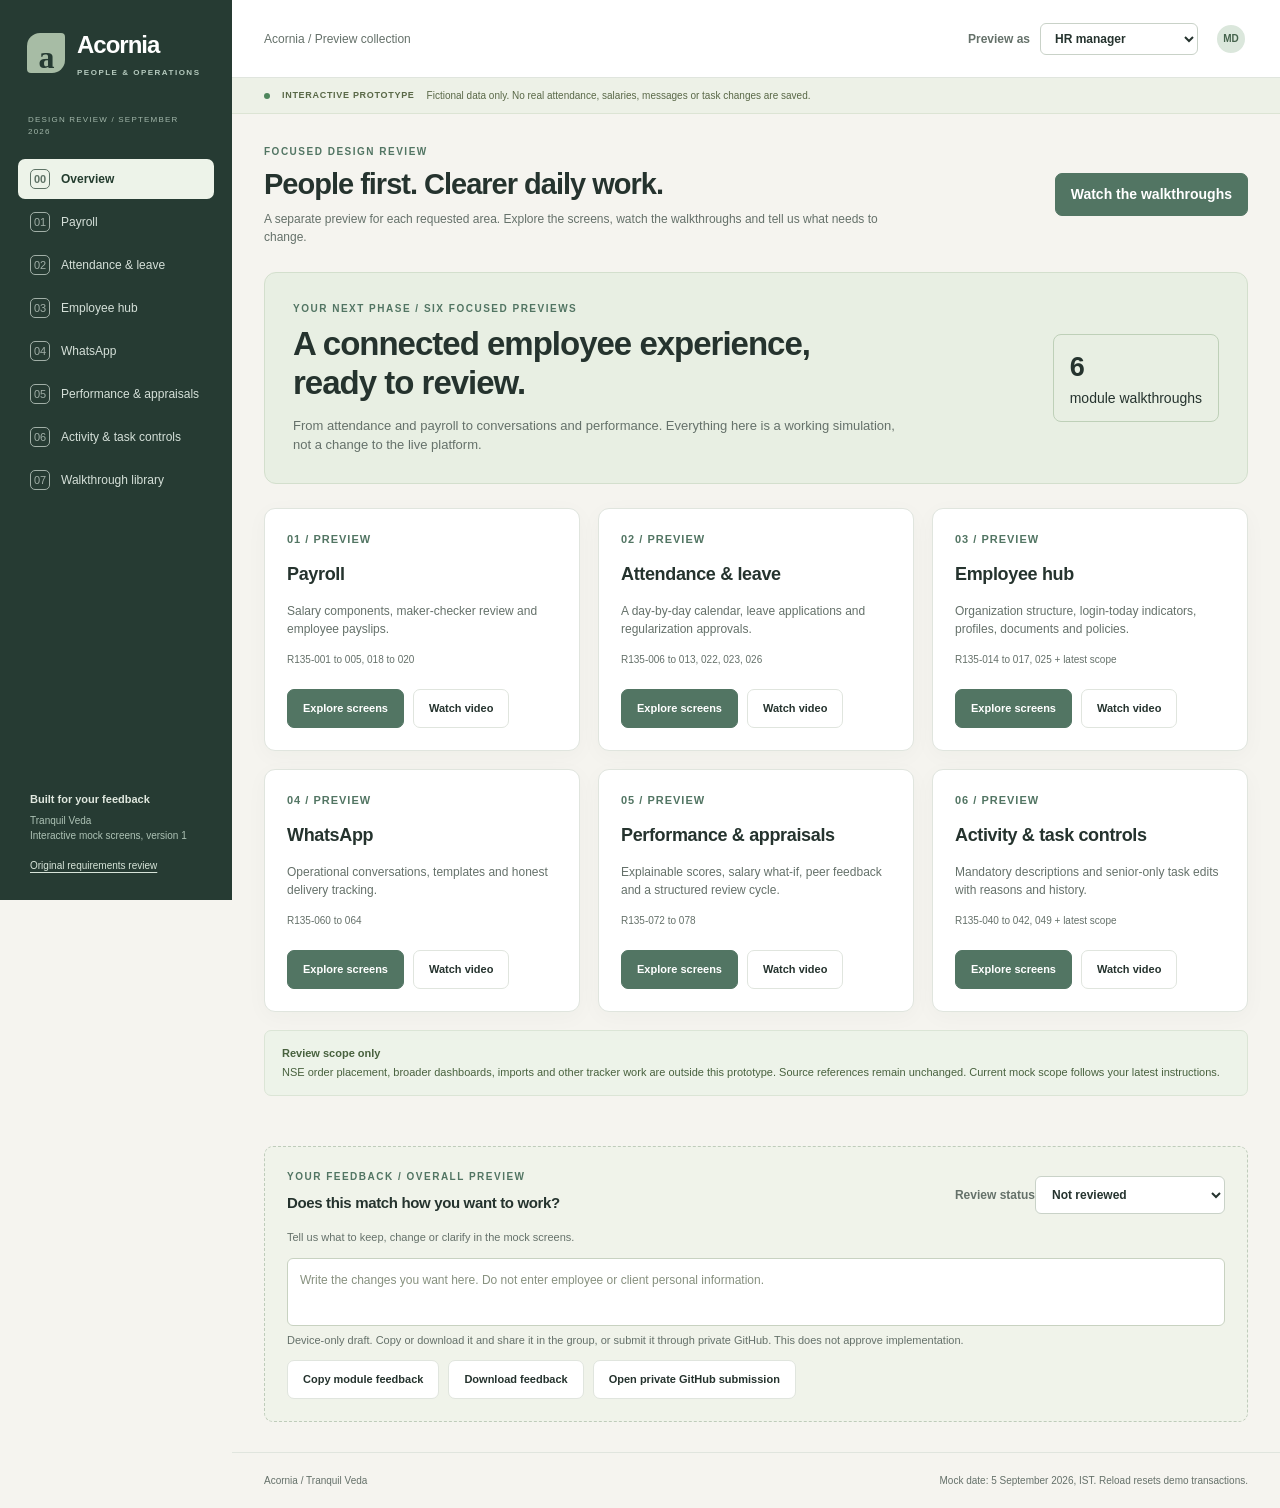
==== mocks/index.html @ e61cf962 "Publish six people and operations mock modules with walkthroughs" ====
<!doctype html>
<html lang="en">
<head>
  <meta charset="utf-8"><meta name="viewport" content="width=device-width,initial-scale=1">
  <meta name="robots" content="noindex,nofollow"><meta name="referrer" content="no-referrer">
  <title>Acornia | People and operations preview</title>
  <link rel="stylesheet" href="style.css"><script type="module" src="app.js"></script>
</head>
<body>
  <a href="#main" class="skip">Skip to screen</a>
  <aside class="sidebar">
    <a class="brand" href="#home"><span class="brand-mark">a</span><span>Acornia<small>PEOPLE & OPERATIONS</small></span></a>
    <div class="workspace-label">DESIGN REVIEW / SEPTEMBER 2026</div>
    <nav aria-label="Prototype screens" id="nav"></nav>
    <div class="sidebar-foot"><strong>Built for your feedback</strong><p>Tranquil Veda<br>Interactive mock screens, version 1</p><a href="../" target="_blank" rel="noopener">Original requirements review</a></div>
  </aside>
  <div class="app-shell">
    <header class="topbar"><span id="breadcrumb">Design review</span><div class="topbar-tools"><label>Preview as<select id="role"><option value="hr">HR manager</option><option value="employee">Employee</option><option value="senior">Senior approver</option></select></label><span class="avatar small" id="role-avatar">MD</span></div></header>
    <div class="demo-strip"><span class="dot"></span><strong>INTERACTIVE PROTOTYPE</strong><span>Fictional data only. No real attendance, salaries, messages or task changes are saved.</span></div>
    <main id="main" tabindex="-1"></main>
    <section id="feedback" class="feedback" aria-labelledby="feedback-title"></section>
    <footer>Acornia / Tranquil Veda <span>Mock date: 5 September 2026, IST. Reload resets demo transactions.</span></footer>
  </div>
  <div id="toast" role="status" aria-live="polite" hidden></div>
  <dialog id="dialog" aria-labelledby="dialog-title"><div id="dialog-content"></div><button class="dialog-close" type="button" data-action="close" aria-label="Close dialog">Close</button></dialog>
  <div id="caption" class="caption" aria-live="polite" hidden></div>
</body>
</html>
---- mocks/style.css ----
:root{--bg:#f5f4ef;--paper:#fff;--ink:#25332e;--muted:#65716a;--line:#e0e5de;--sage:#527563;--pale:#edf3ed;--purple:#6961a6;--lav:#f0eef9;--amber:#866320;--sand:#fff5de;--red:#a4413c;--sidebar:#263b33;--shadow:0 5px 22px #29372e08;font:14px/1.5 Inter,-apple-system,BlinkMacSystemFont,"Segoe UI",sans-serif;color:var(--ink);color-scheme:light}
*{box-sizing:border-box;min-width:0}body{margin:0;background:var(--bg)}button,input,select,textarea{font:inherit}button,a,input,select,textarea,summary,[contenteditable]{-webkit-tap-highlight-color:transparent}a{color:var(--sage);text-underline-offset:3px}button,.button{display:inline-flex;align-items:center;justify-content:center;gap:8px;padding:10px 15px;border:1px solid var(--line);border-radius:7px;background:white;color:var(--ink);font-weight:600;cursor:pointer;text-decoration:none;white-space:normal}button:hover,.button:hover{background:var(--pale);border-color:#9db29f}button:disabled{opacity:.48;cursor:not-allowed}.primary{background:var(--sage);color:white;border-color:var(--sage)}.primary:hover{background:#3c5d4c;color:white}.quiet{background:transparent}.danger{color:var(--red)}:focus-visible{outline:3px solid #9982d0;outline-offset:3px}input,select,textarea{border:1px solid #c9d2c8;border-radius:6px;padding:10px 12px;background:white;color:var(--ink);width:100%}input[type=range]{padding:0;accent-color:var(--sage)}textarea{min-height:95px;resize:vertical}label{display:block;font-size:12px;font-weight:600;color:var(--muted)}label input,label select,label textarea{margin-top:6px}.skip{position:fixed;top:-100px;z-index:100;background:white;padding:15px}.skip:focus{top:0}h1,h2,h3,p{margin:0}h1{font-size:29px;letter-spacing:-1px;font-weight:650;line-height:1.2}h2{font-size:18px;font-weight:650;letter-spacing:-.35px}h3{font-size:15px;font-weight:650}p{color:var(--muted)}small{font-size:11px}.muted{color:var(--muted)}.eyebrow{font-size:10px;letter-spacing:1.5px;font-weight:700;color:var(--sage);text-transform:uppercase;margin-bottom:8px}.sidebar{position:fixed;inset:0 auto 0 0;width:232px;background:var(--sidebar);color:#e0e8df;padding:27px 18px;display:flex;flex-direction:column;overflow:auto;z-index:20}.brand{color:white;text-decoration:none;display:flex;gap:12px;align-items:center;font-size:24px;font-weight:650;letter-spacing:-1px;margin:0 9px 35px}.brand small{display:block;font-size:8px;letter-spacing:1.5px;color:#b6cbbf;margin-top:4px}.brand-mark{display:grid;place-items:center;width:38px;height:40px;background:#a7bca5;color:#263b33;border-radius:13px 4px 13px 4px;font-family:Georgia,serif;font-size:32px}.workspace-label{font-size:8px;letter-spacing:1.2px;color:#a2b7aa;margin:0 10px 18px}.nav-group{font-size:9px;text-transform:uppercase;letter-spacing:1.3px;color:#a7bdb0;margin:22px 12px 8px}nav a{display:flex;align-items:center;gap:11px;text-decoration:none;color:#d5e0d9;padding:10px 12px;border-radius:7px;margin:3px 0;font-size:12px}nav a.active{background:#edf3e9;color:#233c2e;font-weight:650}nav a:hover{background:#ffffff13}nav a.active:hover{background:#edf3e9}.nav-icon{width:20px;height:20px;display:inline-flex;align-items:center;justify-content:center;font-size:11px;border:1px solid currentColor;border-radius:5px;opacity:.7}.sidebar-foot{margin-top:auto;padding:35px 12px 0;font-size:11px}.sidebar-foot p{color:#adc2b5;font-size:10px;margin:5px 0 14px}.sidebar-foot a{font-size:10px;color:#d7e4d9}.app-shell{margin-left:232px}.topbar{height:78px;background:#fff;display:flex;justify-content:space-between;align-items:center;padding:0 32px;border-bottom:1px solid var(--line);font-size:12px;color:var(--muted)}.topbar-tools{display:flex;align-items:center;gap:16px}.topbar label{display:flex;align-items:center;gap:10px}.topbar select{width:158px;margin:0;padding:7px 10px;font-size:12px}.avatar{height:45px;width:45px;flex:0 0 auto;display:grid;place-items:center;border-radius:50%;background:#dbe7dc;color:#45634c;font-weight:650;font-size:13px;border:3px solid white}.avatar.lilac{background:#e9e4f5;color:#6d60a2}.avatar.sand{background:#f3e6cf;color:#95713b}.avatar.small{height:34px;width:34px;font-size:10px}.avatar.large{width:72px;height:72px;font-size:22px}.demo-strip{padding:10px 32px;background:#edf1e7;font-size:10px;display:flex;gap:12px;align-items:center;color:#596847;border-bottom:1px solid #dce4d4}.demo-strip strong{font-size:9px;letter-spacing:.7px}.dot{display:inline-block;width:6px;height:6px;border-radius:50%;background:#4e865c;flex-shrink:0}main{padding:30px 32px 10px;max-width:1550px;margin:auto}.page-head{display:flex;justify-content:space-between;align-items:center;gap:20px;margin-bottom:26px}.page-head p{margin-top:8px;font-size:12px;max-width:650px}.actions{display:flex;align-items:center;gap:9px;flex-wrap:wrap}.tabs{display:flex;gap:8px;flex-wrap:wrap;margin-bottom:22px;border-bottom:1px solid var(--line);padding-bottom:12px}.tabs a{padding:8px 13px;border-radius:6px;color:var(--muted);text-decoration:none;font-size:12px}.tabs a.active{background:var(--sage);color:white}.grid{display:grid;gap:18px}.cols-2{grid-template-columns:repeat(2,minmax(0,1fr))}.cols-3{grid-template-columns:repeat(3,minmax(0,1fr))}.cols-4{grid-template-columns:repeat(4,minmax(0,1fr))}.split{grid-template-columns:minmax(0,1.7fr) minmax(260px,1fr)}.card{border:1px solid var(--line);background:white;border-radius:11px;box-shadow:var(--shadow);padding:22px}.card-head{display:flex;justify-content:space-between;align-items:center;gap:12px;margin-bottom:20px}.card-head p{font-size:11px;margin-top:4px}.card-head button,.small-button{font-size:11px;padding:7px 10px}.stat{padding:20px 22px;position:relative}.stat-label{font-size:11px;color:var(--muted);display:block;margin-bottom:10px}.stat-value{font-size:28px;font-weight:650;letter-spacing:-1px;font-variant-numeric:tabular-nums}.stat small{display:block;margin-top:8px;color:var(--muted)}.stat.accent{background:#e8efe5;border-color:#d4dfd0}.stat.purple{background:#eeebf6;border-color:#e0dcef}.spacer{margin-top:20px}.badge{display:inline-flex;padding:4px 8px;background:var(--pale);color:#497553;border-radius:5px;font-size:10px;font-weight:600;white-space:nowrap}.badge.amber{background:var(--sand);color:var(--amber)}.badge.lilac{background:var(--lav);color:var(--purple)}.badge.red{background:#fbecea;color:var(--red)}.badge.gray{background:#f0f2ef;color:#68756c}.notice{padding:14px 17px;border:1px solid #dbe5d6;background:#edf3e9;color:#48613e;border-radius:7px;font-size:11px;margin:18px 0}.notice.amber{background:var(--sand);color:#795917;border-color:#efdfb8}.notice strong{display:block;margin-bottom:3px}.notice p{color:inherit}.notice a{color:inherit}.table-scroll{overflow:auto}table{width:100%;border-collapse:collapse;font-size:12px;text-align:left}th{font-size:9px;text-transform:uppercase;letter-spacing:.6px;color:var(--muted);font-weight:600;background:#f8f9f6;padding:11px 12px;border-block:1px solid var(--line)}td{padding:16px 12px;border-bottom:1px solid #edf0e9;vertical-align:middle}tr:last-child td{border-bottom:0}.person{display:flex;gap:10px;align-items:center}.person strong{display:block;font-size:12px}.person small{display:block;color:var(--muted);font-size:10px}.money{font-variant-numeric:tabular-nums;white-space:nowrap}.progress{height:7px;background:#e9eee7;border-radius:10px;overflow:hidden;margin:10px 0}.progress span{display:block;height:100%;background:var(--sage);border-radius:10px}.progress.purple span{background:var(--purple)}.stepper{display:flex;gap:8px;justify-content:space-between;margin:20px 0}.stepper div{flex:1;border-top:3px solid #dfe4dc;padding-top:9px;font-size:11px;color:var(--muted)}.stepper div.done{border-color:var(--sage);color:var(--sage)}.stepper strong{display:block;font-size:12px}.line{display:flex;justify-content:space-between;gap:16px;padding:9px 0;border-bottom:1px solid #eff1ec;font-size:12px}.line:last-child{border:0}.total{font-weight:700;font-size:16px;padding-top:16px}.pill-row{display:flex;flex-wrap:wrap;gap:7px}.subtle{font-size:11px;color:var(--muted);line-height:1.7}.form-grid{display:grid;grid-template-columns:repeat(2,minmax(0,1fr));gap:16px}.full{grid-column:1/-1}.error{color:var(--red);font-size:11px;padding:9px 0;min-height:20px}.section-label{font-size:10px;letter-spacing:1px;color:var(--muted);text-transform:uppercase;margin-bottom:12px}.calendar-toolbar{display:flex;gap:12px;align-items:center;justify-content:space-between;margin-bottom:20px}.calendar-toolbar h2{font-size:18px}.calendar{display:grid;grid-template-columns:repeat(7,minmax(0,1fr));border-left:1px solid var(--line)}.weekday{font-size:9px;letter-spacing:.5px;padding:10px;text-align:center;border-bottom:1px solid var(--line)}.day{height:79px;background:white;border-radius:0;border:0;border-right:1px solid var(--line);border-bottom:1px solid var(--line);padding:9px 7px;display:flex;align-items:flex-start;justify-content:flex-start;flex-direction:column;gap:9px;font-size:11px;font-weight:500}.day span{font-size:8px;font-weight:600;padding:2px 4px;border-radius:3px;white-space:nowrap}.day .present{background:#eaf2e7;color:#4c784c}.day .leave{background:#eeeaf9;color:#7363a6}.day .pending{background:#fff2d5;color:#926d1a}.day .weekend{color:#8b9189}.day.today{background:#eef4eb;border-top:2px solid var(--sage)}.day.selected{outline:2px solid var(--sage);outline-offset:-2px}.day.blank{background:#fafbf8;pointer-events:none}.legend{display:flex;gap:16px;flex-wrap:wrap;margin-top:14px;font-size:10px;color:var(--muted)}.legend i{display:inline-block;height:7px;width:7px;border-radius:2px;margin-right:5px}.request{padding:16px 0;border-bottom:1px solid var(--line)}.request:last-child{border:0}.request .actions{margin-top:14px}.request p{font-size:12px;margin:9px 0}.org-leader{max-width:290px;margin:0 auto 30px;text-align:center}.org-leader .avatar{margin:0 auto 10px}.org-leader:after{content:"";display:block;height:28px;border-left:1px solid #b8c9b8;position:absolute;left:50%;margin-top:22px}.org-tree{position:relative}.org-team{border-top:2px solid #cad8c8;padding-top:18px}.org-team h3{margin-bottom:14px;color:var(--muted);font-size:11px;text-transform:uppercase;letter-spacing:.7px}.person-card{padding:15px;border:1px solid var(--line);border-radius:8px;margin-bottom:10px;background:#fff}.person-card a{text-decoration:none;color:var(--ink)}.presence{font-size:10px;margin-top:10px;color:var(--sage);display:flex;gap:6px;align-items:center}.presence.off{color:#7a7f79}.presence.off .dot{background:#aaaea7}.profile-top{display:flex;gap:18px;align-items:center}.profile-meta{display:flex;gap:16px;margin-top:9px;font-size:11px;color:var(--muted);flex-wrap:wrap}.document{padding:15px 0;display:flex;gap:11px;align-items:center;border-bottom:1px solid var(--line)}.document:last-child{border:0}.file-icon{display:grid;place-items:center;width:35px;height:42px;background:#f1eef9;border-radius:5px;font-size:9px;font-weight:700;color:var(--purple)}.document .file-copy{flex:1}.document strong{display:block;font-size:12px}.document small{color:var(--muted);font-size:10px}.document button{padding:6px 10px;font-size:10px}.policy{position:relative;display:flex;flex-direction:column;gap:15px}.policy .actions{margin-top:auto}.policy p{font-size:12px}.policy .file-icon{width:45px;height:52px}.chat-layout{display:grid;grid-template-columns:235px minmax(0,1fr);gap:0;padding:0;overflow:hidden}.inbox{border-right:1px solid var(--line);background:#fafbf8;padding:16px}.conversation{display:block;text-align:left;padding:15px 11px;width:100%;margin:8px 0;background:white}.conversation.active{border-color:#87a387;background:var(--pale)}.conversation strong{display:block;font-size:12px}.conversation small{display:block;font-weight:400;margin-top:5px;color:var(--muted)}.chat-main{padding:22px}.chat-bubbles{min-height:170px;background:#f6f5ef;padding:18px;border-radius:8px;margin:16px 0}.bubble{padding:13px 16px;border-radius:9px;background:white;max-width:85%;font-size:12px;margin-bottom:12px;box-shadow:var(--shadow)}.bubble.out{background:#e4eede;margin-left:auto}.bubble small{display:block;margin-top:7px;font-size:9px;color:var(--muted)}.chat-compose{display:flex;gap:8px;align-items:flex-end}.chat-compose label{flex:1}.chat-compose textarea{min-height:67px}.score-ring{width:139px;height:139px;border:10px solid #dde8d9;border-top-color:var(--sage);border-right-color:var(--sage);border-bottom-color:var(--sage);border-radius:50%;display:flex;align-items:center;justify-content:center;flex-direction:column;margin:12px auto}.score-ring strong{font-size:33px;line-height:1.2;letter-spacing:-1px}.score-ring span{font-size:10px;color:var(--muted)}.metric{margin:16px 0}.metric .line{border:0;padding:0}.metric small{font-size:10px;color:var(--muted)}.score-config{display:grid;gap:12px}.score-config label{display:flex;align-items:center;justify-content:space-between}.score-config input{width:75px;margin:0}.appraisal-section{padding:18px 0;border-bottom:1px solid var(--line)}.appraisal-section h3{margin-bottom:12px}.reviewer{display:flex;gap:12px;align-items:center;margin-bottom:15px}.hero{padding:28px;background:#e8efe3;border:1px solid #d3dfcd;border-radius:12px;margin-bottom:24px;display:flex;align-items:center;justify-content:space-between;gap:30px}.hero h1{font-size:33px;max-width:550px}.hero p{font-size:13px;margin-top:13px;max-width:610px}.hero-label{padding:12px 16px;border:1px solid #bed0b8;border-radius:8px;min-width:110px}.hero-label strong{display:block;font-size:27px}.module-card{display:flex;flex-direction:column;gap:14px}.module-card .number{color:var(--sage);font-size:11px;font-weight:700;letter-spacing:1px}.module-card p{font-size:12px;flex:1}.module-card .actions{margin-top:8px}.module-card a{font-size:11px}.coverage{font-size:10px;color:var(--muted)}.video-frame{width:100%;background:#263b33;border-radius:10px;max-height:65vh}.video-list{display:flex;flex-wrap:wrap;gap:8px;margin-bottom:20px}.feedback{margin:22px 32px 30px;padding:22px;border:1px dashed #bfccbb;background:#f0f3ea;border-radius:9px;max-width:1486px}.feedback-top{display:flex;justify-content:space-between;align-items:center;gap:20px;margin-bottom:15px}.feedback h2{font-size:15px}.feedback p{font-size:11px;margin:6px 0 12px}.feedback select{width:190px;font-size:12px}.qfield{min-height:68px;background:white;border:1px solid #c8d2c1;border-radius:6px;padding:12px;font-size:12px;white-space:pre-wrap;overflow-wrap:anywhere}.qfield:empty:before{content:attr(data-placeholder);color:#87917f}.feedback .actions{margin-top:12px}.feedback .actions button,.feedback .actions a{font-size:11px}footer{padding:20px 32px;border-top:1px solid var(--line);font-size:10px;color:var(--muted);display:flex;justify-content:space-between;gap:20px}#toast{position:fixed;bottom:22px;right:24px;background:#263b33;color:white;border-radius:8px;padding:14px 20px;font-size:12px;box-shadow:0 8px 25px #0002;z-index:100;max-width:440px}dialog{border:1px solid var(--line);border-radius:12px;padding:28px;width:min(640px,94vw);max-height:85vh;box-shadow:0 20px 60px #0003}dialog::backdrop{background:#1a2a2259}dialog h2{padding-right:45px;margin-bottom:20px}.dialog-close{display:block;margin:22px 0 0 auto;font-size:12px}.sample-document{padding:24px;border:2px dashed #c8d4c3;text-align:center;background:#f7f8f3;margin:15px 0}.sample-document strong{display:block;margin-bottom:15px;letter-spacing:2px}.sample-document p{margin:12px 0}.caption{position:fixed;bottom:18px;left:calc(50% + 90px);transform:translateX(-50%);max-width:850px;width:75%;background:#22362feb;color:white;border-left:4px solid #c5d6a4;box-shadow:0 8px 30px #0002;padding:15px 22px;border-radius:8px;z-index:90;font-size:18px;text-align:center;pointer-events:none}.caption small{display:block;color:#cdd9c9;font-size:11px;margin-bottom:5px;letter-spacing:1px}.scenario-panel{border-left:3px solid var(--purple);background:var(--lav);padding:16px;border-radius:7px}.scenario-panel h3{color:var(--purple);margin-bottom:9px}.tag{font-size:10px;padding:3px 7px;border-radius:3px;background:#f2f4ee;color:var(--muted)}.empty{text-align:center;padding:40px 20px;color:var(--muted)}[hidden]{display:none!important}
@media(min-width:1700px){.feedback{margin-left:auto;margin-right:auto}}
@media(max-width:1100px){.sidebar{width:200px;padding-inline:12px}.app-shell{margin-left:200px}main{padding:25px 22px 10px}.topbar{padding-inline:22px}.split{grid-template-columns:1fr}.cols-4{grid-template-columns:repeat(2,minmax(0,1fr))}.chat-layout{grid-template-columns:190px 1fr}.feedback{margin-inline:22px}.caption{left:calc(50% + 80px)}}
@media(max-width:760px){.sidebar{position:static;width:100%;padding:16px}.brand{margin:0 0 16px;font-size:20px}.brand-mark{height:33px;width:33px}.workspace-label,.sidebar-foot,.nav-group{display:none}nav{display:flex;overflow:auto;gap:6px}nav a{white-space:nowrap;flex-shrink:0;font-size:10px;padding:7px 9px}.nav-icon{display:none}.app-shell{margin:0}.topbar{height:64px;padding:0 16px}.topbar-tools .avatar{display:none}.topbar label{font-size:10px}.topbar select{width:133px;font-size:11px}.demo-strip{padding:9px 16px;flex-wrap:wrap;gap:5px 10px}main{padding:22px 16px 10px}.page-head{align-items:flex-start;flex-direction:column;gap:14px}.page-head h1{font-size:25px}.cols-2,.cols-3{grid-template-columns:1fr}.cols-4{gap:10px}.stat{padding:15px}.stat-value{font-size:23px}.card{padding:17px}.chat-layout{display:block;padding:0}.inbox{border-right:0;display:flex;gap:7px;overflow:auto}.inbox h3{display:none}.conversation{min-width:150px;width:auto;flex-shrink:0}.chat-main{padding:16px}.chat-compose{align-items:stretch;flex-direction:column}.day{height:65px;padding:7px 3px}.day span{font-size:7px}.weekday{font-size:8px;padding:7px 2px}.form-grid{grid-template-columns:1fr}.feedback{margin:15px 16px 24px;padding:17px}.feedback-top{align-items:flex-start;flex-direction:column;gap:9px}.hero{padding:22px;align-items:flex-start;flex-direction:column}.hero h1{font-size:28px}.hero-label{display:none}.org-leader:after{display:none}.org-leader{margin-bottom:15px}.profile-top{align-items:flex-start}.profile-meta{gap:7px}.tabs{gap:3px}.tabs a{font-size:11px;padding:7px 9px}footer{padding:18px 16px;flex-direction:column;gap:7px}.caption{left:50%;width:92%;font-size:14px}.document{flex-wrap:wrap}.table-scroll table{min-width:560px}.card-head{align-items:flex-start}.stat small{font-size:10px}}
@media(prefers-reduced-motion:reduce){*{scroll-behavior:auto!important}}
@media print{.sidebar,.topbar,.demo-strip,.feedback,.actions,.caption,#toast{display:none!important}.app-shell{margin:0}body{background:white}.card{break-inside:avoid;box-shadow:none}.page-head{margin-bottom:16px}}
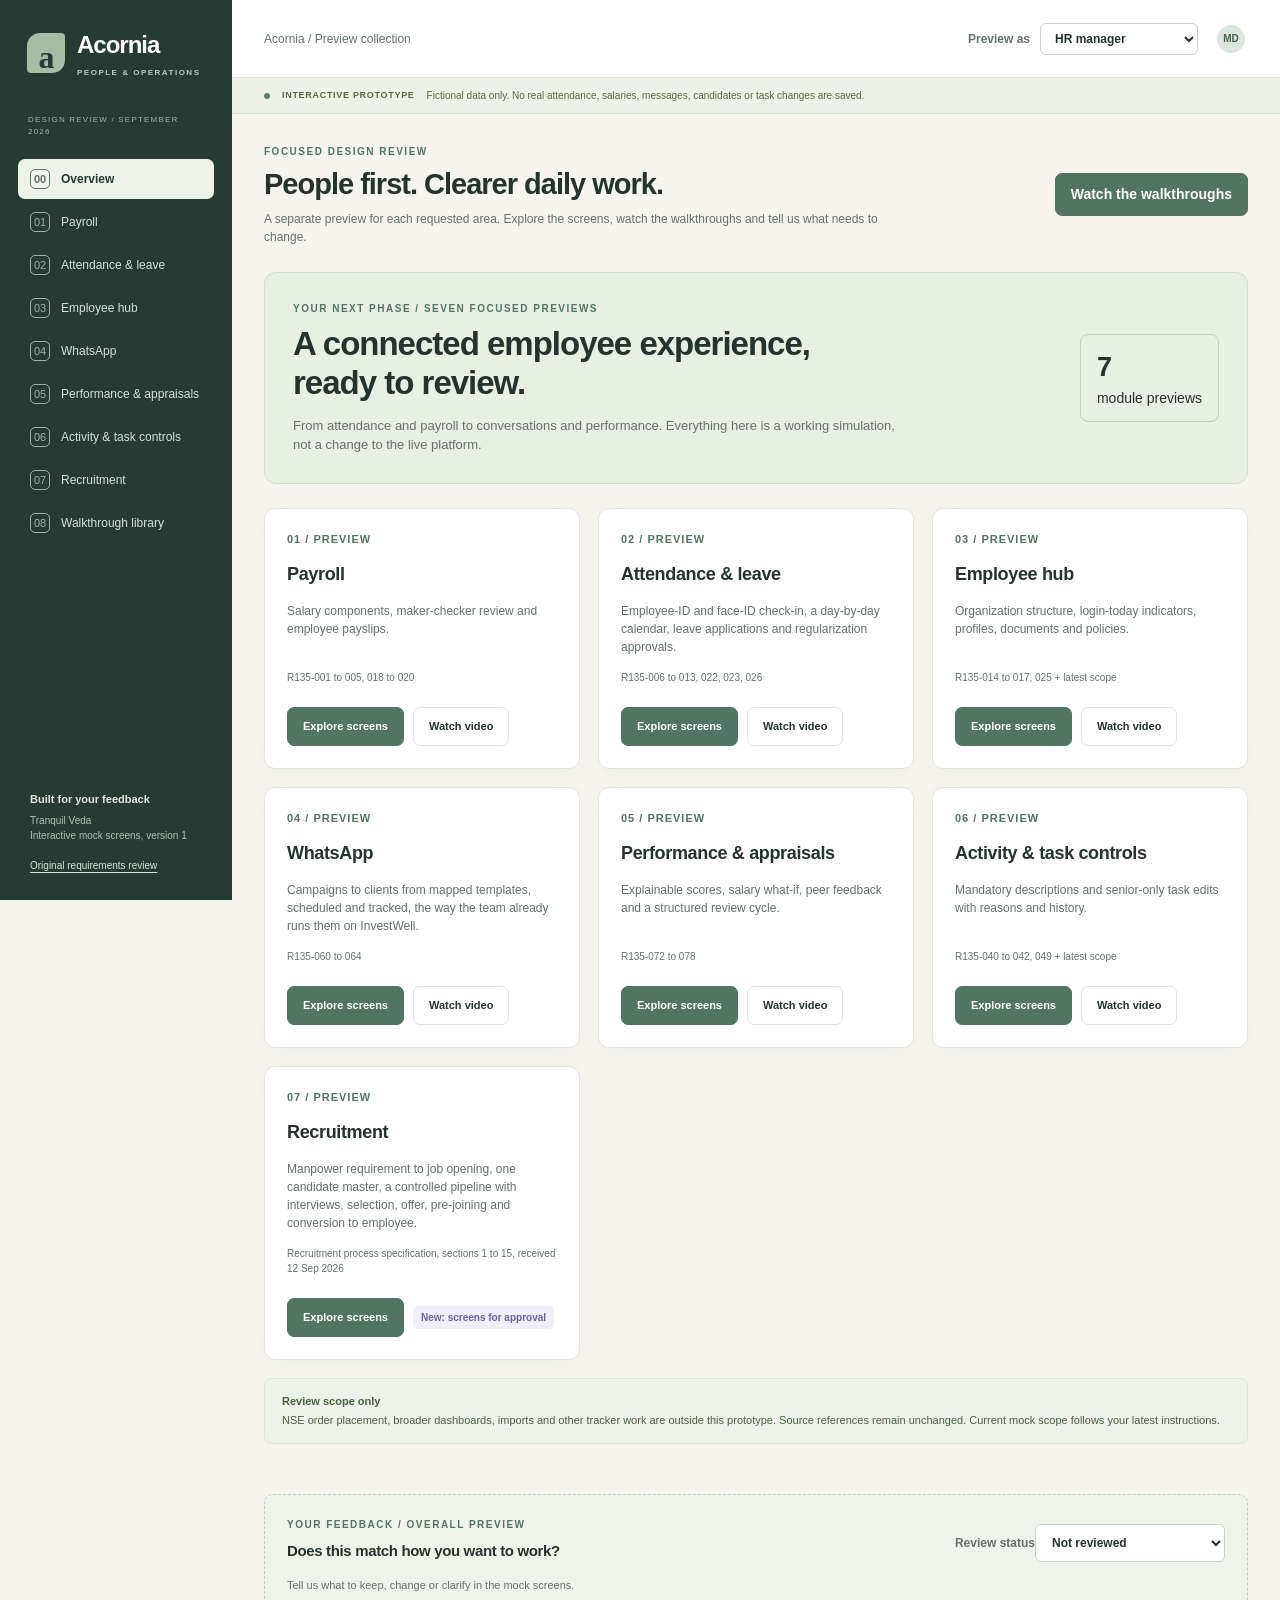
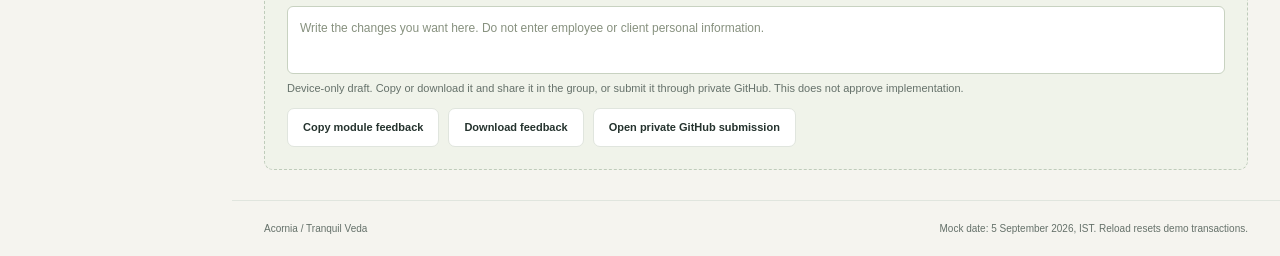
==== commit ec682062: "Add the recruitment module preview Manpower requirement and approval, job openings, one candidate ma" ====
--- a/mocks/index.html
+++ b/mocks/index.html
@@ -4,7 +4,7 @@
   <meta charset="utf-8"><meta name="viewport" content="width=device-width,initial-scale=1">
   <meta name="robots" content="noindex,nofollow"><meta name="referrer" content="no-referrer">
   <title>Acornia | People and operations preview</title>
-  <link rel="stylesheet" href="style.css"><script type="module" src="app.js"></script>
+  <link rel="stylesheet" href="style.css"><script defer src="app.js"></script><script defer src="recruitment.js"></script>
 </head>
 <body>
   <a href="#main" class="skip">Skip to screen</a>
@@ -16,7 +16,7 @@
   </aside>
   <div class="app-shell">
     <header class="topbar"><span id="breadcrumb">Design review</span><div class="topbar-tools"><label>Preview as<select id="role"><option value="hr">HR manager</option><option value="employee">Employee</option><option value="senior">Senior approver</option></select></label><span class="avatar small" id="role-avatar">MD</span></div></header>
-    <div class="demo-strip"><span class="dot"></span><strong>INTERACTIVE PROTOTYPE</strong><span>Fictional data only. No real attendance, salaries, messages or task changes are saved.</span></div>
+    <div class="demo-strip"><span class="dot"></span><strong>INTERACTIVE PROTOTYPE</strong><span>Fictional data only. No real attendance, salaries, messages, candidates or task changes are saved.</span></div>
     <main id="main" tabindex="-1"></main>
     <section id="feedback" class="feedback" aria-labelledby="feedback-title"></section>
     <footer>Acornia / Tranquil Veda <span>Mock date: 5 September 2026, IST. Reload resets demo transactions.</span></footer>
--- a/mocks/style.css
+++ b/mocks/style.css
@@ -5,3 +5,43 @@
 @media(max-width:760px){.sidebar{position:static;width:100%;padding:16px}.brand{margin:0 0 16px;font-size:20px}.brand-mark{height:33px;width:33px}.workspace-label,.sidebar-foot,.nav-group{display:none}nav{display:flex;overflow:auto;gap:6px}nav a{white-space:nowrap;flex-shrink:0;font-size:10px;padding:7px 9px}.nav-icon{display:none}.app-shell{margin:0}.topbar{height:64px;padding:0 16px}.topbar-tools .avatar{display:none}.topbar label{font-size:10px}.topbar select{width:133px;font-size:11px}.demo-strip{padding:9px 16px;flex-wrap:wrap;gap:5px 10px}main{padding:22px 16px 10px}.page-head{align-items:flex-start;flex-direction:column;gap:14px}.page-head h1{font-size:25px}.cols-2,.cols-3{grid-template-columns:1fr}.cols-4{gap:10px}.stat{padding:15px}.stat-value{font-size:23px}.card{padding:17px}.chat-layout{display:block;padding:0}.inbox{border-right:0;display:flex;gap:7px;overflow:auto}.inbox h3{display:none}.conversation{min-width:150px;width:auto;flex-shrink:0}.chat-main{padding:16px}.chat-compose{align-items:stretch;flex-direction:column}.day{height:65px;padding:7px 3px}.day span{font-size:7px}.weekday{font-size:8px;padding:7px 2px}.form-grid{grid-template-columns:1fr}.feedback{margin:15px 16px 24px;padding:17px}.feedback-top{align-items:flex-start;flex-direction:column;gap:9px}.hero{padding:22px;align-items:flex-start;flex-direction:column}.hero h1{font-size:28px}.hero-label{display:none}.org-leader:after{display:none}.org-leader{margin-bottom:15px}.profile-top{align-items:flex-start}.profile-meta{gap:7px}.tabs{gap:3px}.tabs a{font-size:11px;padding:7px 9px}footer{padding:18px 16px;flex-direction:column;gap:7px}.caption{left:50%;width:92%;font-size:14px}.document{flex-wrap:wrap}.table-scroll table{min-width:560px}.card-head{align-items:flex-start}.stat small{font-size:10px}}
 @media(prefers-reduced-motion:reduce){*{scroll-behavior:auto!important}}
 @media print{.sidebar,.topbar,.demo-strip,.feedback,.actions,.caption,#toast{display:none!important}.app-shell{margin:0}body{background:white}.card{break-inside:avoid;box-shadow:none}.page-head{margin-bottom:16px}}
+
+.face-frame{position:relative;height:190px;margin:16px 0;border-radius:10px;background:linear-gradient(180deg,#2b3a33,#1d2a24);display:grid;place-items:center;overflow:hidden}.face-oval{width:110px;height:140px;border:3px dashed #c5d6a4;border-radius:50%;box-shadow:0 0 0 400px #1d2a2466}.face-hint{position:absolute;bottom:12px;left:0;right:0;text-align:center;color:#d5e0d9;font-size:11px}
+
+.tpl-grid{display:grid;grid-template-columns:repeat(auto-fill,minmax(230px,1fr));gap:12px}.tpl-card{display:flex;flex-direction:column;align-items:flex-start;gap:8px;text-align:left;padding:16px;border-radius:9px;min-height:120px}.tpl-card strong{font-size:13px}.tpl-card small{color:var(--muted);font-size:11px;line-height:1.5;white-space:normal}.tpl-card.active{border-color:var(--sage);background:var(--pale)}.tpl-card:disabled{opacity:.6}.wa-filters{display:flex;flex-wrap:wrap;gap:14px;align-items:center;margin-bottom:14px}.wa-filters label.inline{display:flex;align-items:center;gap:6px;font-size:12px;color:var(--ink);font-weight:500}.wa-filters input[type=checkbox]{width:auto;margin:0}.wa-filters #wa-search{flex:1;min-width:240px;margin:0}.phone{border:6px solid #263b33;border-radius:26px;background:#efe7dc;overflow:hidden;max-width:360px}.phone-bar{background:#1f3d2f;color:#fff;font-size:12px;padding:10px 14px;font-weight:600}.phone-msg{margin:14px;background:#fff;border-radius:10px;padding:12px 14px;font-size:12px;line-height:1.55;box-shadow:var(--shadow)}
+
+
+.board{display:grid;grid-auto-flow:column;grid-auto-columns:215px;gap:10px;overflow:auto;padding-bottom:10px}
+.col{background:#f4f6f1;border:1px solid var(--line);border-radius:9px;padding:10px;min-height:220px}
+.col h3{font-size:9px;text-transform:uppercase;letter-spacing:.7px;color:var(--muted);display:flex;justify-content:space-between;margin-bottom:10px;font-weight:700}
+.ticket{display:flex;flex-direction:column;align-items:flex-start;text-align:left;width:100%;gap:5px;padding:11px;margin-bottom:8px;font-weight:500;border-radius:7px;white-space:normal}
+.ticket strong{font-size:12px}
+.ticket small{color:var(--muted);font-size:10px;line-height:1.4}
+.ticket.due{border-left:3px solid var(--red)}
+.ticket-foot{display:flex;justify-content:space-between;align-items:center;gap:8px;width:100%;margin-top:4px}
+.timeline{list-style:none;margin:0;padding:0 0 0 14px;border-left:2px solid #dfe4dc}
+.timeline li{position:relative;padding:0 0 15px 14px;font-size:12px}
+.timeline li:before{content:"";position:absolute;left:-20px;top:5px;width:9px;height:9px;border-radius:50%;background:var(--sage);border:2px solid #fff}
+.timeline li:last-child{padding-bottom:0}
+.timeline small{display:block;color:var(--muted);font-size:10px;margin-top:2px}
+.check{display:flex;gap:12px;align-items:center;padding:9px 0;border-bottom:1px solid #eff1ec;font-size:12px}
+.check:last-child{border:0}
+.check input{width:auto;margin:0}
+.check select{width:150px;margin:0;padding:6px 8px;font-size:12px}
+.check .grow{flex:1}
+.stage-strip{display:flex;gap:4px;flex-wrap:wrap;margin:0 0 20px}
+.stage-strip span{font-size:10px;padding:5px 9px;border-radius:5px;background:#f0f2ef;color:#68756c;white-space:nowrap}
+.stage-strip span.done{background:var(--pale);color:#497553}
+.stage-strip span.now{background:var(--sage);color:#fff;font-weight:600}
+.funnel .line{padding:6px 0 0;border:0}
+.funnel .progress{margin:6px 0 4px}
+.masked{color:var(--muted);font-style:italic;font-weight:400}
+.wa-filters #rec-search{flex:1;min-width:240px;margin:0}
+.wa-filters label.inline select{width:auto;min-width:150px;margin:0}
+.score-config select{width:110px;margin:0;padding:6px 8px}
+.pill-row .small-button{font-size:11px;padding:6px 10px}
+dialog{overflow:auto}
+.crit{padding:8px 0;border-bottom:1px solid #eff1ec;font-size:12px}
+.crit:last-child{border:0}
+.crit strong{display:block;font-size:12px}
+.crit small{color:var(--muted);font-size:11px;line-height:1.5}
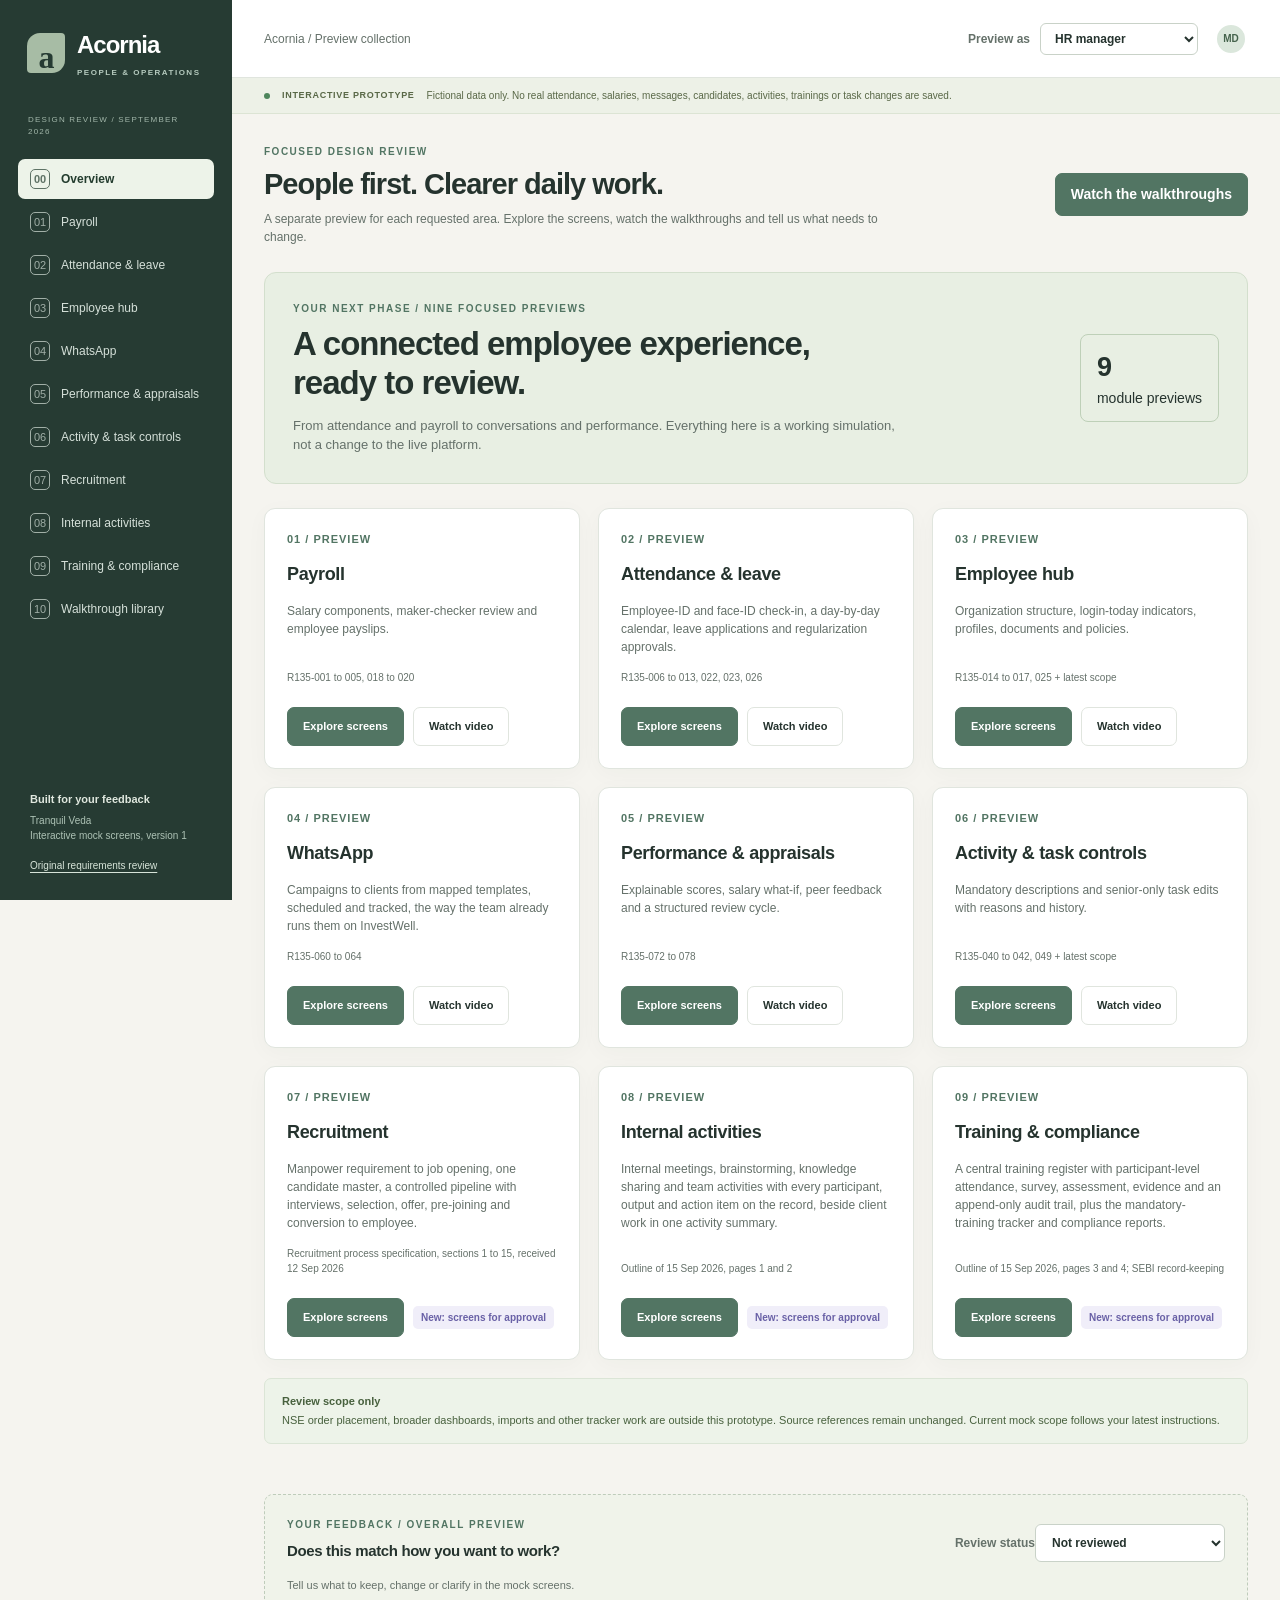
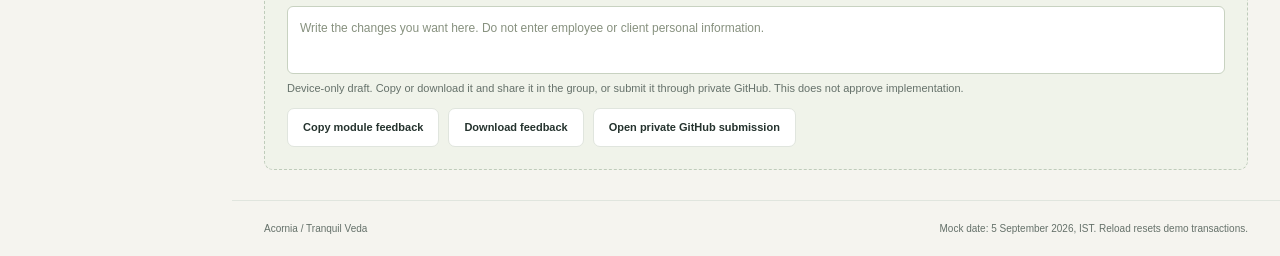
==== commit 27ebd4d1: "Add the internal activities and training previews" ====
--- a/mocks/index.html
+++ b/mocks/index.html
@@ -4,7 +4,7 @@
   <meta charset="utf-8"><meta name="viewport" content="width=device-width,initial-scale=1">
   <meta name="robots" content="noindex,nofollow"><meta name="referrer" content="no-referrer">
   <title>Acornia | People and operations preview</title>
-  <link rel="stylesheet" href="style.css"><script defer src="app.js"></script><script defer src="recruitment.js"></script>
+  <link rel="stylesheet" href="style.css"><script defer src="app.js"></script><script defer src="recruitment.js"></script><script defer src="activities-training.js"></script>
 </head>
 <body>
   <a href="#main" class="skip">Skip to screen</a>
@@ -16,7 +16,7 @@
   </aside>
   <div class="app-shell">
     <header class="topbar"><span id="breadcrumb">Design review</span><div class="topbar-tools"><label>Preview as<select id="role"><option value="hr">HR manager</option><option value="employee">Employee</option><option value="senior">Senior approver</option></select></label><span class="avatar small" id="role-avatar">MD</span></div></header>
-    <div class="demo-strip"><span class="dot"></span><strong>INTERACTIVE PROTOTYPE</strong><span>Fictional data only. No real attendance, salaries, messages, candidates or task changes are saved.</span></div>
+    <div class="demo-strip"><span class="dot"></span><strong>INTERACTIVE PROTOTYPE</strong><span>Fictional data only. No real attendance, salaries, messages, candidates, activities, trainings or task changes are saved.</span></div>
     <main id="main" tabindex="-1"></main>
     <section id="feedback" class="feedback" aria-labelledby="feedback-title"></section>
     <footer>Acornia / Tranquil Veda <span>Mock date: 5 September 2026, IST. Reload resets demo transactions.</span></footer>
